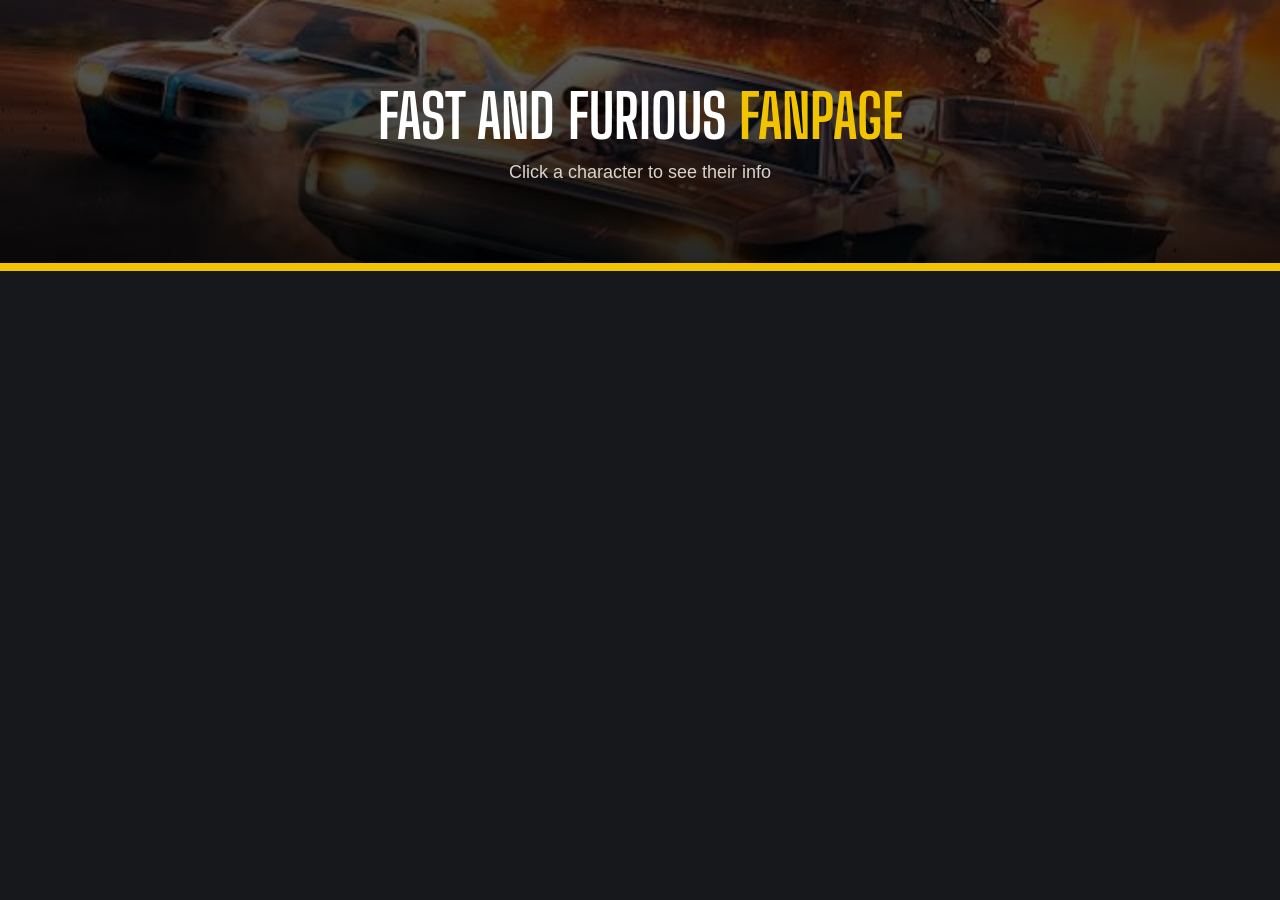
==== index.html @ 567ad743 "Add files via upload" ====
<!DOCTYPE html>
<html lang="en">
<head>
    <meta charset="UTF-8">
    <meta name="viewport" content="width=device-width, initial-scale=1.0">
    <title>Fast and Furious Fanpage</title>
    <link rel="stylesheet" href="styles.css">
    <link href="https://fonts.googleapis.com/css2?family=Big+Shoulders+Display:wght@800;900&display=swap" rel="stylesheet">
</head>
<body>

    <!-- Top banner -->
    <header class="header">
        <h1 class="title">Fast and Furious <span>Fanpage</span></h1>
        <p class="subtitle">Click a character to see their info</p>
    </header>

    <main class="container">
        <div class="grid">

           

        </div>
    </main>

    <script>
        // When a card is clicked, open profile.html and tell it which character
        function goToProfile(id) {
            window.location.href = "profile.html?id=" + id;
        }
    </script>
</body>
</html>
---- styles.css ----
/* ----- Basic setup ----- */
* {
    box-sizing: border-box;
    margin: 0;
    padding: 0;
}

body {
    background-color: #17181b;
    color: white;
    font-family: Arial, sans-serif;
}

/* ----- Top banner ----- */
.header {
    background-image: linear-gradient(rgba(0,0,0,0.6), rgba(0,0,0,0.85)), url('background.jpg');
    background-size: cover;
    background-position: center;
    text-align: center;
    padding: 80px 20px;
    border-bottom: 8px solid #f2c300;
}

.title {
    font-family: 'Big Shoulders Display', sans-serif;
    font-size: 60px;
    text-transform: uppercase;
}

.title span {
    color: #f2c300;
}

.subtitle {
    margin-top: 10px;
    color: #d8d4cb;
    font-size: 18px;
}

/* ----- Grid of cards (4 per row) ----- */
.container {
    max-width: 1100px;
    margin: 0 auto;
    padding: 40px 20px;
}

.grid {
    display: grid;
    grid-template-columns: repeat(4, 1fr);
    gap: 20px;
}

/* 2 per row on tablets */
@media (max-width: 900px) {
    .grid {
        grid-template-columns: repeat(2, 1fr);
    }
}

/* 1 per row on phones */
@media (max-width: 500px) {
    .grid {
        grid-template-columns: 1fr;
    }
}

/* ----- One card ----- */
.card {
    background-color: #222428;
    border-radius: 6px;
    overflow: hidden;
    cursor: pointer;
}

.card:hover {
    transform: translateY(-6px);
    box-shadow: 0 0 15px #f2c300;
}

.card img {
    width: 100%;
    height: 280px;
    object-fit: cover;
    display: block;
    filter: grayscale(100%);   /* black and white */
}

.card:hover img {
    filter: none;              /* color on hover */
}

/* name under the picture */
.badge {
    display: block;
    background-color: #f6f3ec;
    color: #17181b;
    text-align: center;
    font-family: 'Big Shoulders Display', sans-serif;
    font-size: 26px;
    padding: 6px;
    border-top: 4px solid #d7263d;
    text-transform: uppercase;
}

/* ----- Profile page ----- */
.profile-page {
    max-width: 900px;
    margin: 0 auto;
    padding: 30px 20px;
}

.back-btn {
    display: inline-block;
    margin-bottom: 20px;
    color: white;
    text-decoration: none;
    border-bottom: 2px solid #f2c300;
}

.profile-box {
    display: flex;
    gap: 30px;
}

/* stack on phones */
@media (max-width: 700px) {
    .profile-box {
        flex-direction: column;
    }
}

.profile-img {
    width: 100%;
    max-width: 380px;
    height: 460px;
    object-fit: cover;
    border-radius: 6px;
    box-shadow: 10px 10px 0 #f2c300;
}

.profile-name {
    font-family: 'Big Shoulders Display', sans-serif;
    font-size: 48px;
    text-transform: uppercase;
}

.profile-real {
    color: #9b9a95;
    margin-bottom: 20px;
}

.profile-info p {
    padding: 10px 0;
    border-bottom: 1px solid #3a3c41;
}

.profile-info strong {
    color: #f2c300;
}

.quote {
    margin-top: 20px;
    padding: 12px 16px;
    background-color: #222428;
    border-left: 6px solid #d7263d;
    font-size: 22px;
}
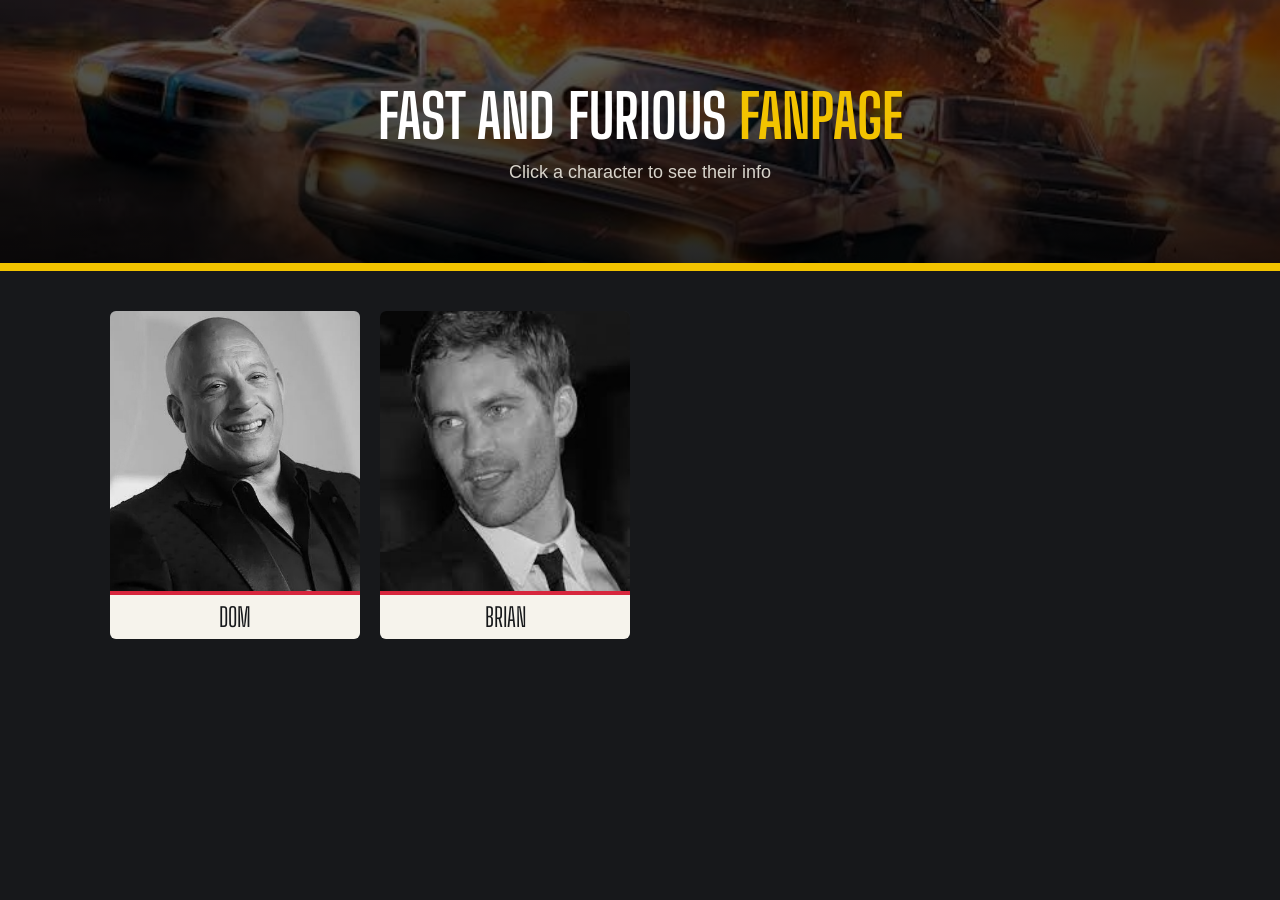
==== commit 8e031692: "Update website files" ====
--- a/index.html
+++ b/index.html
@@ -18,7 +18,18 @@
     <main class="container">
         <div class="grid">
 
-           
+             <!-- Card 1: Dom -->
+            <div class="card" onclick="goToProfile('dom')">
+                <img src="images.webp" alt="Dom">
+                <span class="badge">Dom</span>
+            </div>
+
+            <!-- Card 2: Brian -->
+            <div class="card" onclick="goToProfile('brian')">
+                <img src="images.jpg" alt="Brian">
+                <span class="badge">Brian</span>
+            </div>
+
 
         </div>
     </main>
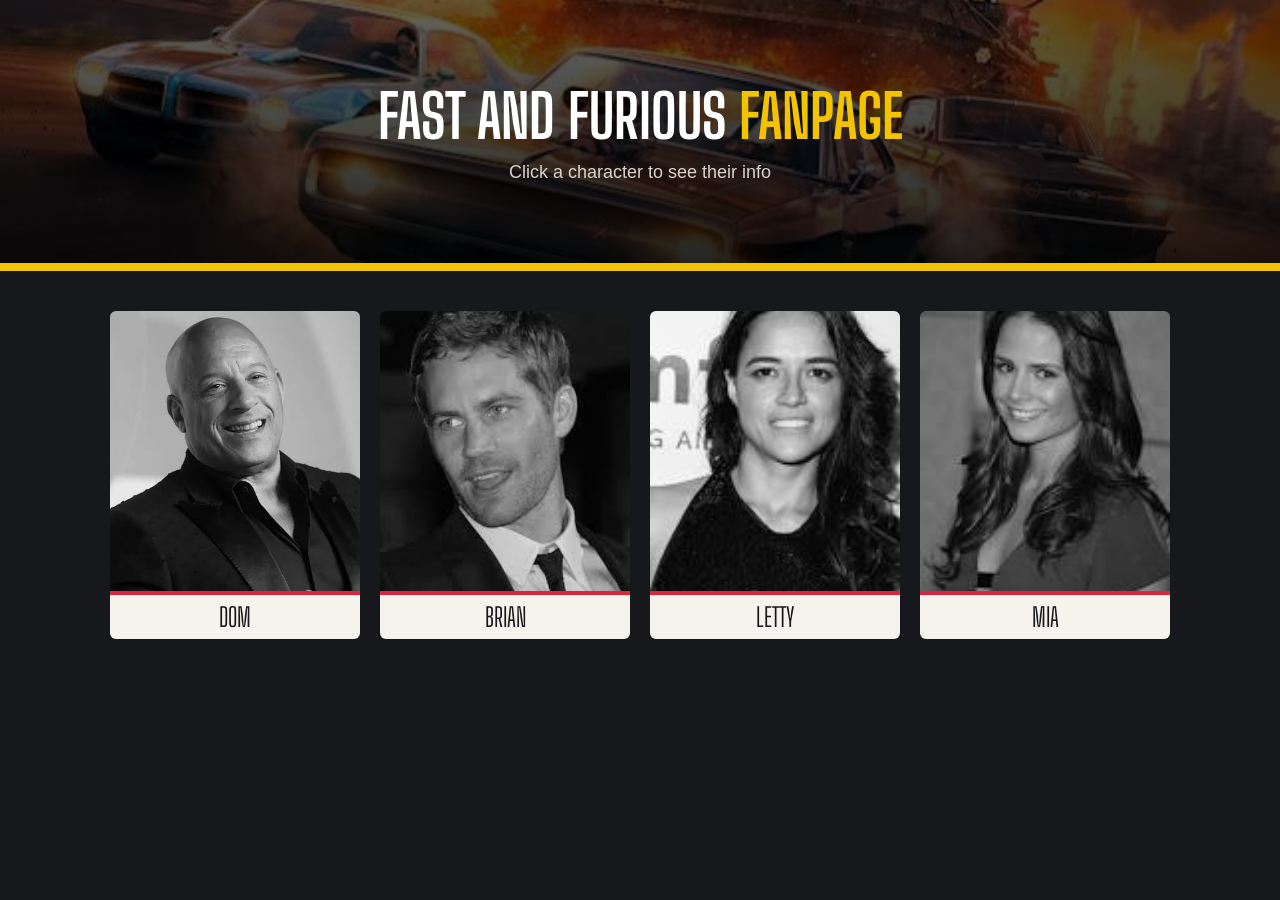
==== commit cd402e3c: "Update website files" ====
--- a/index.html
+++ b/index.html
@@ -30,6 +30,19 @@
                 <span class="badge">Brian</span>
             </div>
 
+            <!-- Card 3: Letty -->
+            <div class="card" onclick="goToProfile('letty')">
+                <img src="download.jpg" alt="Letty">
+                <span class="badge">Letty</span>
+            </div>
+
+            <!-- Card 4: Mia -->
+            <div class="card" onclick="goToProfile('mia')">
+                <img src="download (1).jpg" alt="Mia">
+                <span class="badge">Mia</span>
+            </div>
+
+
 
         </div>
     </main>
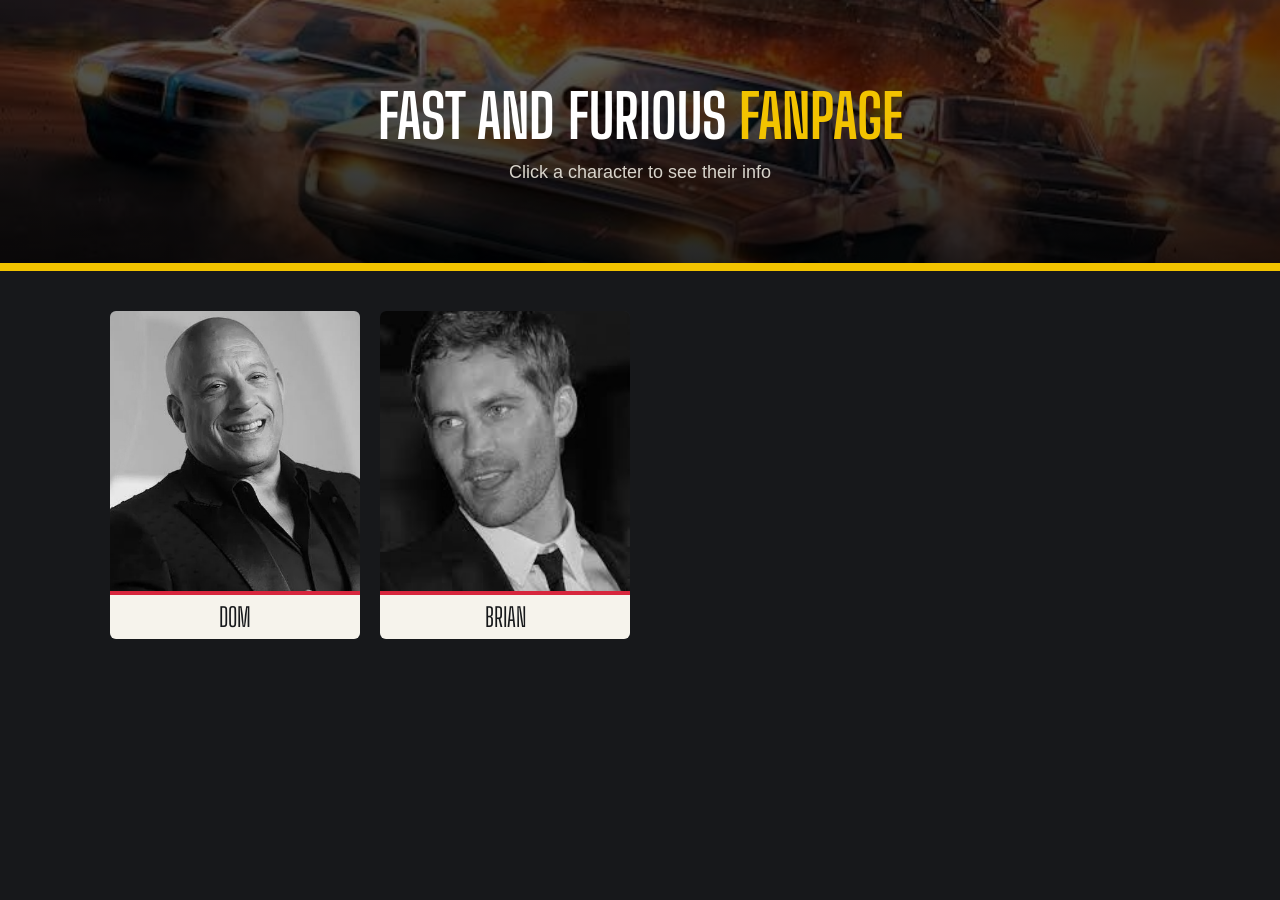
==== commit a1a027cf: "Revert "Update website files" This reverts commit cd402e3ce92e0f4de8a40f985e7d46ce56749b1e." ====
--- a/index.html
+++ b/index.html
@@ -30,19 +30,6 @@
                 <span class="badge">Brian</span>
             </div>
 
-            <!-- Card 3: Letty -->
-            <div class="card" onclick="goToProfile('letty')">
-                <img src="download.jpg" alt="Letty">
-                <span class="badge">Letty</span>
-            </div>
-
-            <!-- Card 4: Mia -->
-            <div class="card" onclick="goToProfile('mia')">
-                <img src="download (1).jpg" alt="Mia">
-                <span class="badge">Mia</span>
-            </div>
-
-
 
         </div>
     </main>
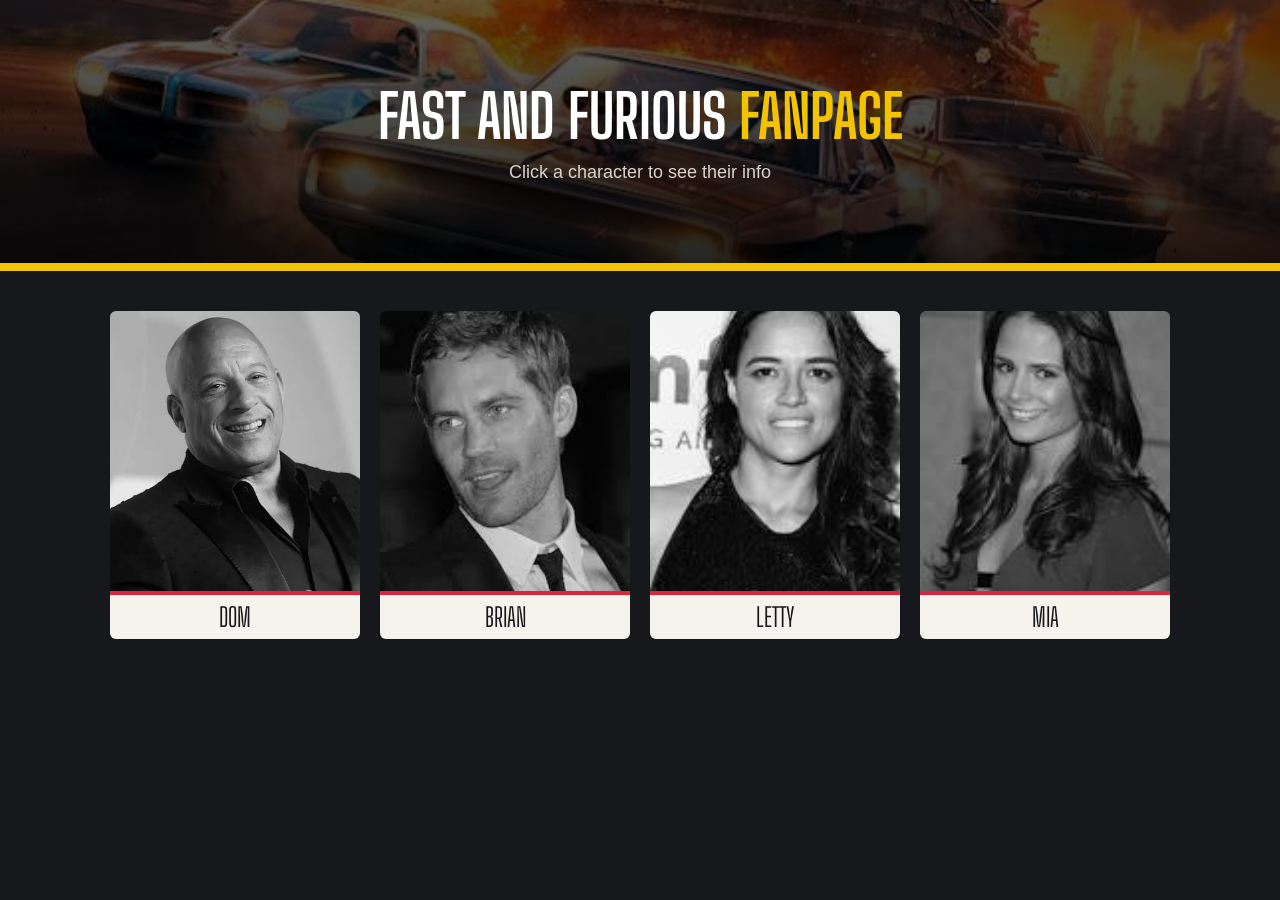
==== commit 56cda7f6: "Update website files" ====
--- a/index.html
+++ b/index.html
@@ -30,6 +30,19 @@
                 <span class="badge">Brian</span>
             </div>
 
+            <!-- Card 3: Letty -->
+            <div class="card" onclick="goToProfile('letty')">
+                <img src="Lettyyy.jpg" alt="Letty">
+                <span class="badge">Letty</span>
+            </div>
+
+            <!-- Card 4: Mia -->
+            <div class="card" onclick="goToProfile('mia')">
+                <img src="Miakali.jpg" alt="Mia">
+                <span class="badge">Mia</span>
+            </div>
+
+
 
         </div>
     </main>
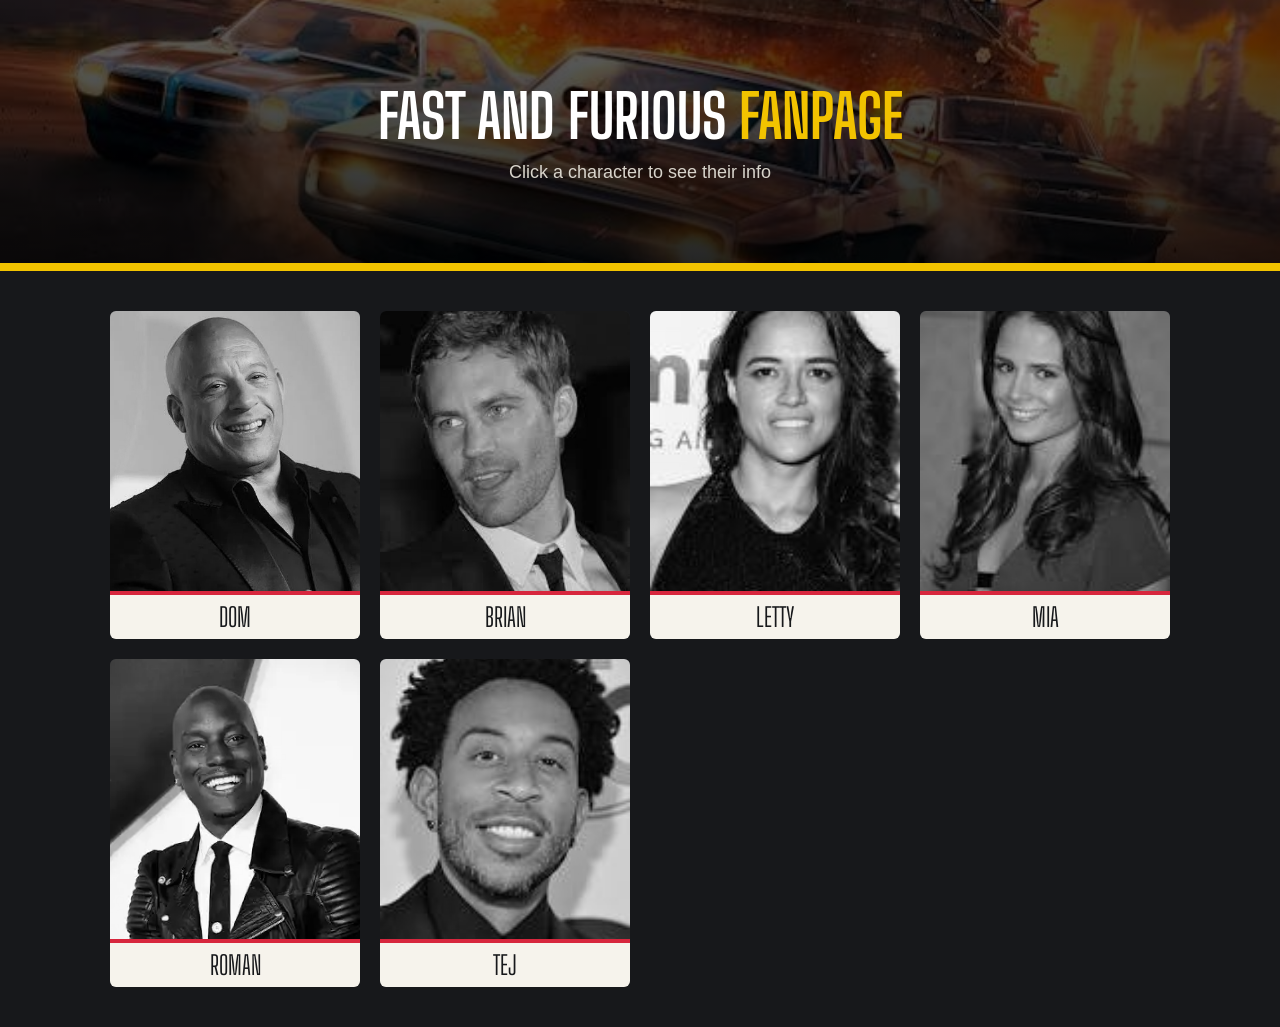
==== commit 0b9a8c38: "Add Roman and Tej character profiles" ====
--- a/index.html
+++ b/index.html
@@ -42,6 +42,18 @@
                 <span class="badge">Mia</span>
             </div>
 
+            <!-- Card 5: Roman -->
+            <div class="card" onclick="goToProfile('roman')">
+                <img src="Roman.webp" alt="Roman">
+                <span class="badge">Roman</span>
+            </div>
+
+            <!-- Card 6: Tej -->
+            <div class="card" onclick="goToProfile('tej')">
+                <img src="Tej.jpg" alt="Tej">
+                <span class="badge">Tej</span>
+            </div>
+
 
 
         </div>
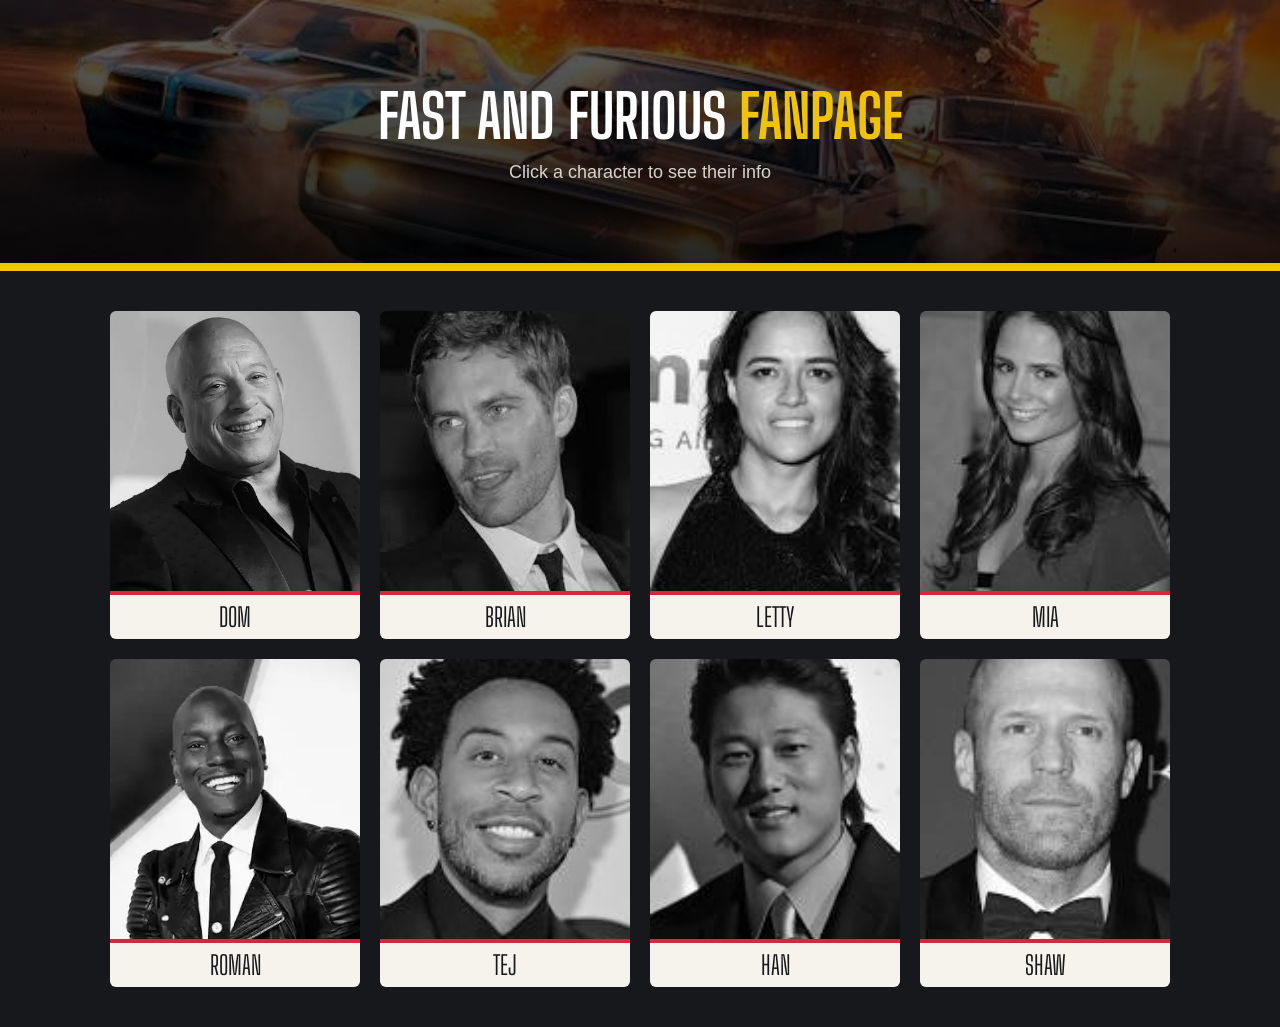
==== commit 9f3340a2: "Update website files" ====
--- a/index.html
+++ b/index.html
@@ -54,6 +54,19 @@
                 <span class="badge">Tej</span>
             </div>
 
+            <!-- Card 7: Han -->
+            <div class="card" onclick="goToProfile('han')">
+                <img src="han.jpg" alt="Han">
+                <span class="badge">Han</span>
+            </div>
+
+            <!-- Card 8: Shaw -->
+            <div class="card" onclick="goToProfile('shaw')">
+                <img src="shawn.jpg" alt="Shaw">
+                <span class="badge">Shaw</span>
+            </div>
+
+
 
 
         </div>
